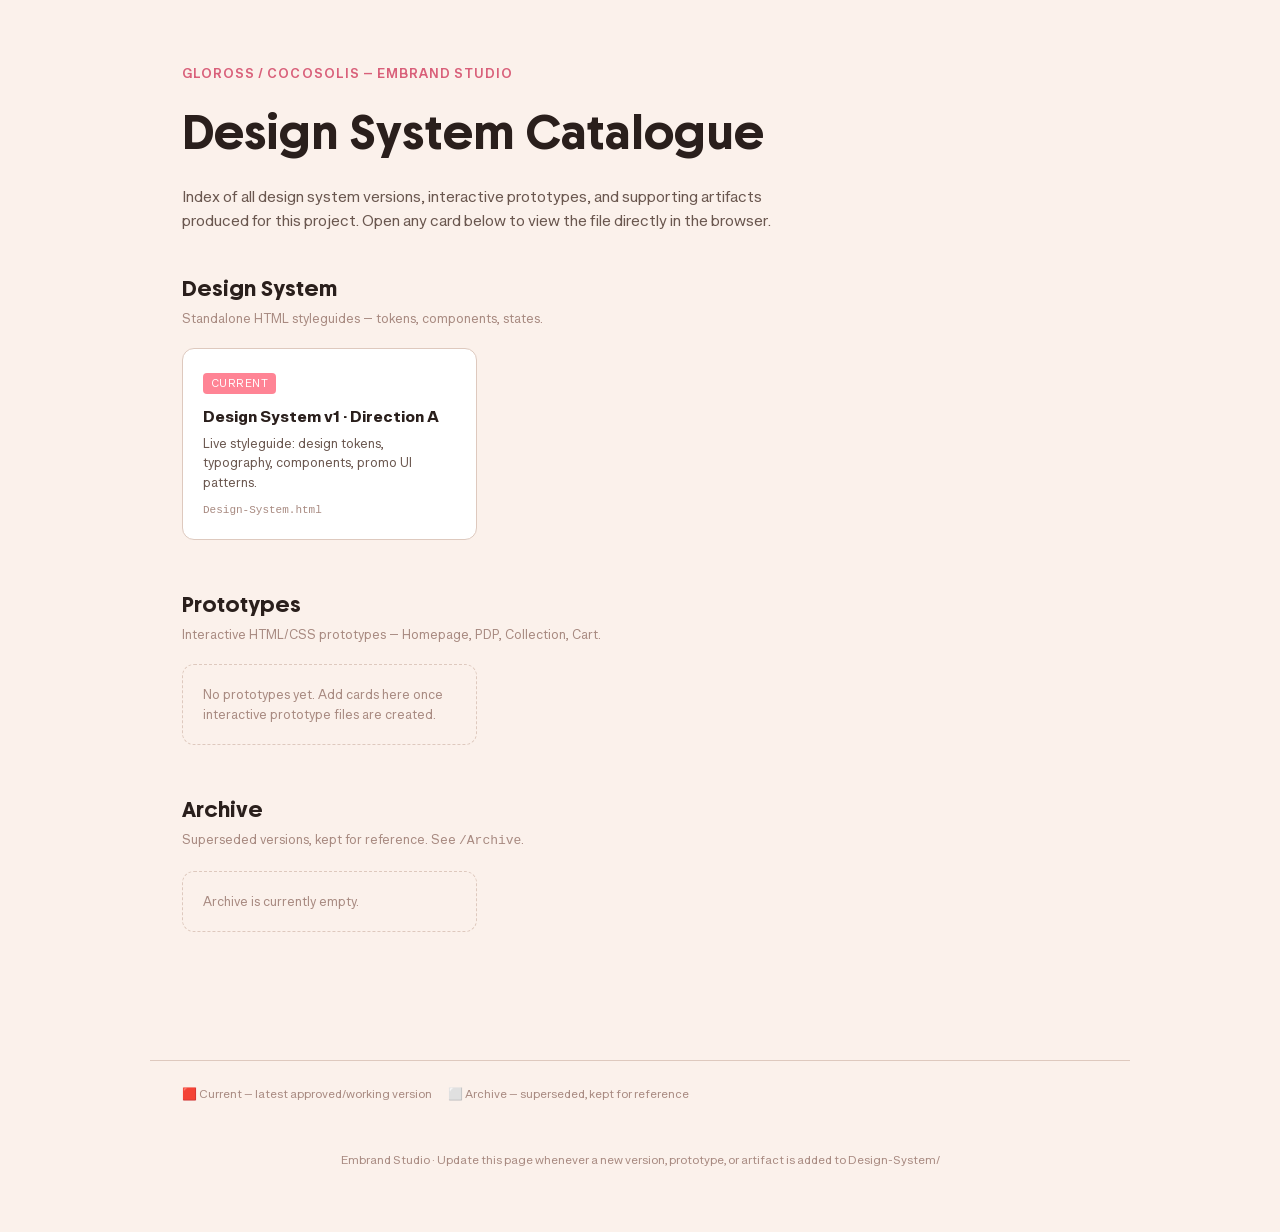
==== index.html @ dd5d55c5 "Add catalogue index for design system assets" ====
<!DOCTYPE html>
<html lang="en">
<head>
<meta charset="UTF-8">
<meta name="viewport" content="width=device-width, initial-scale=1.0">
<title>Cocosolis — Design System Catalogue</title>
<style>
  @font-face {
    font-family: "Chopin";
    src: url("Fonts/ChopinVariable-Trial-Roman.woff2") format("woff2");
    font-weight: 100 900;
    font-style: normal;
  }
  @font-face {
    font-family: "Fabric Grotesk";
    src: url("Fonts/FabricGroteskVariable_Trial-Regular.woff2") format("woff2");
    font-weight: 100 900;
    font-style: normal;
  }

  :root {
    --color-text:        #816C65;
    --color-bg-warm:      #DEBAA7;
    --color-bg-light:     #FBF1EB;
    --color-accent:       #FF8495;
    --color-accent-hover: #D9607A;
    --color-white:        #FFFFFF;
    --color-warm-100:     #F0E4DB;
    --color-warm-200:     #DEC9BE;
    --color-warm-400:     #A88A81;
    --color-warm-600:     #6A574F;
    --color-dark:         #2A1F1C;
  }

  * { box-sizing: border-box; }

  body {
    margin: 0;
    background: var(--color-bg-light);
    color: var(--color-text);
    font-family: "Fabric Grotesk", sans-serif;
    line-height: 1.5;
  }

  header {
    padding: 64px 32px 40px;
    max-width: 980px;
    margin: 0 auto;
  }

  header .eyebrow {
    font-size: 13px;
    letter-spacing: 0.08em;
    text-transform: uppercase;
    color: var(--color-accent-hover);
    margin: 0 0 12px;
    font-weight: 600;
  }

  h1 {
    font-family: "Chopin", serif;
    font-size: clamp(32px, 5vw, 48px);
    color: var(--color-dark);
    margin: 0 0 16px;
  }

  header p {
    max-width: 620px;
    color: var(--color-warm-600);
    margin: 0;
  }

  main {
    max-width: 980px;
    margin: 0 auto;
    padding: 0 32px 80px;
  }

  section {
    margin-bottom: 48px;
  }

  section h2 {
    font-family: "Chopin", serif;
    font-size: 22px;
    color: var(--color-dark);
    margin: 0 0 4px;
  }

  section .section-note {
    font-size: 13px;
    color: var(--color-warm-400);
    margin: 0 0 20px;
  }

  .card-grid {
    display: grid;
    grid-template-columns: repeat(auto-fill, minmax(260px, 1fr));
    gap: 16px;
  }

  .card {
    display: block;
    background: var(--color-white);
    border: 1px solid var(--color-warm-200);
    border-radius: 12px;
    padding: 20px;
    text-decoration: none;
    color: inherit;
    transition: border-color 0.15s ease, transform 0.15s ease;
  }

  .card:hover {
    border-color: var(--color-accent);
    transform: translateY(-2px);
  }

  .card .tag {
    display: inline-block;
    font-size: 11px;
    letter-spacing: 0.04em;
    text-transform: uppercase;
    color: var(--color-white);
    background: var(--color-accent);
    border-radius: 4px;
    padding: 2px 8px;
    margin-bottom: 10px;
  }

  .card .tag.muted {
    background: var(--color-warm-400);
  }

  .card h3 {
    font-size: 16px;
    margin: 0 0 6px;
    color: var(--color-dark);
  }

  .card p {
    font-size: 13px;
    color: var(--color-warm-600);
    margin: 0;
  }

  .card .path {
    display: block;
    font-size: 11px;
    color: var(--color-warm-400);
    margin-top: 10px;
    font-family: monospace;
    word-break: break-all;
  }

  .empty-card {
    background: transparent;
    border: 1px dashed var(--color-warm-200);
    border-radius: 12px;
    padding: 20px;
    color: var(--color-warm-400);
    font-size: 13px;
  }

  .legend {
    display: flex;
    gap: 16px;
    flex-wrap: wrap;
    font-size: 12px;
    color: var(--color-warm-400);
    padding: 24px 32px;
    max-width: 980px;
    margin: 0 auto;
    border-top: 1px solid var(--color-warm-200);
  }

  footer {
    text-align: center;
    font-size: 12px;
    color: var(--color-warm-400);
    padding: 24px 32px 64px;
  }
</style>
</head>
<body>

<header>
  <p class="eyebrow">Gloross / Cocosolis — Embrand Studio</p>
  <h1>Design System Catalogue</h1>
  <p>Index of all design system versions, interactive prototypes, and supporting artifacts produced for this project. Open any card below to view the file directly in the browser.</p>
</header>

<main>

  <section>
    <h2>Design System</h2>
    <p class="section-note">Standalone HTML styleguides — tokens, components, states.</p>
    <div class="card-grid">
      <a class="card" href="Design-System.html">
        <span class="tag">Current</span>
        <h3>Design System v1 · Direction A</h3>
        <p>Live styleguide: design tokens, typography, components, promo UI patterns.</p>
        <span class="path">Design-System.html</span>
      </a>
    </div>
  </section>

  <section>
    <h2>Prototypes</h2>
    <p class="section-note">Interactive HTML/CSS prototypes — Homepage, PDP, Collection, Cart.</p>
    <div class="card-grid">
      <div class="empty-card">No prototypes yet. Add cards here once interactive prototype files are created.</div>
    </div>
  </section>

  <section>
    <h2>Archive</h2>
    <p class="section-note">Superseded versions, kept for reference. See <span style="font-family: monospace;">/Archive</span>.</p>
    <div class="card-grid">
      <div class="empty-card">Archive is currently empty.</div>
    </div>
  </section>

</main>

<div class="legend">
  <span>🟥 Current — latest approved/working version</span>
  <span>⬜ Archive — superseded, kept for reference</span>
</div>

<footer>
  Embrand Studio · Update this page whenever a new version, prototype, or artifact is added to Design-System/
</footer>

</body>
</html>
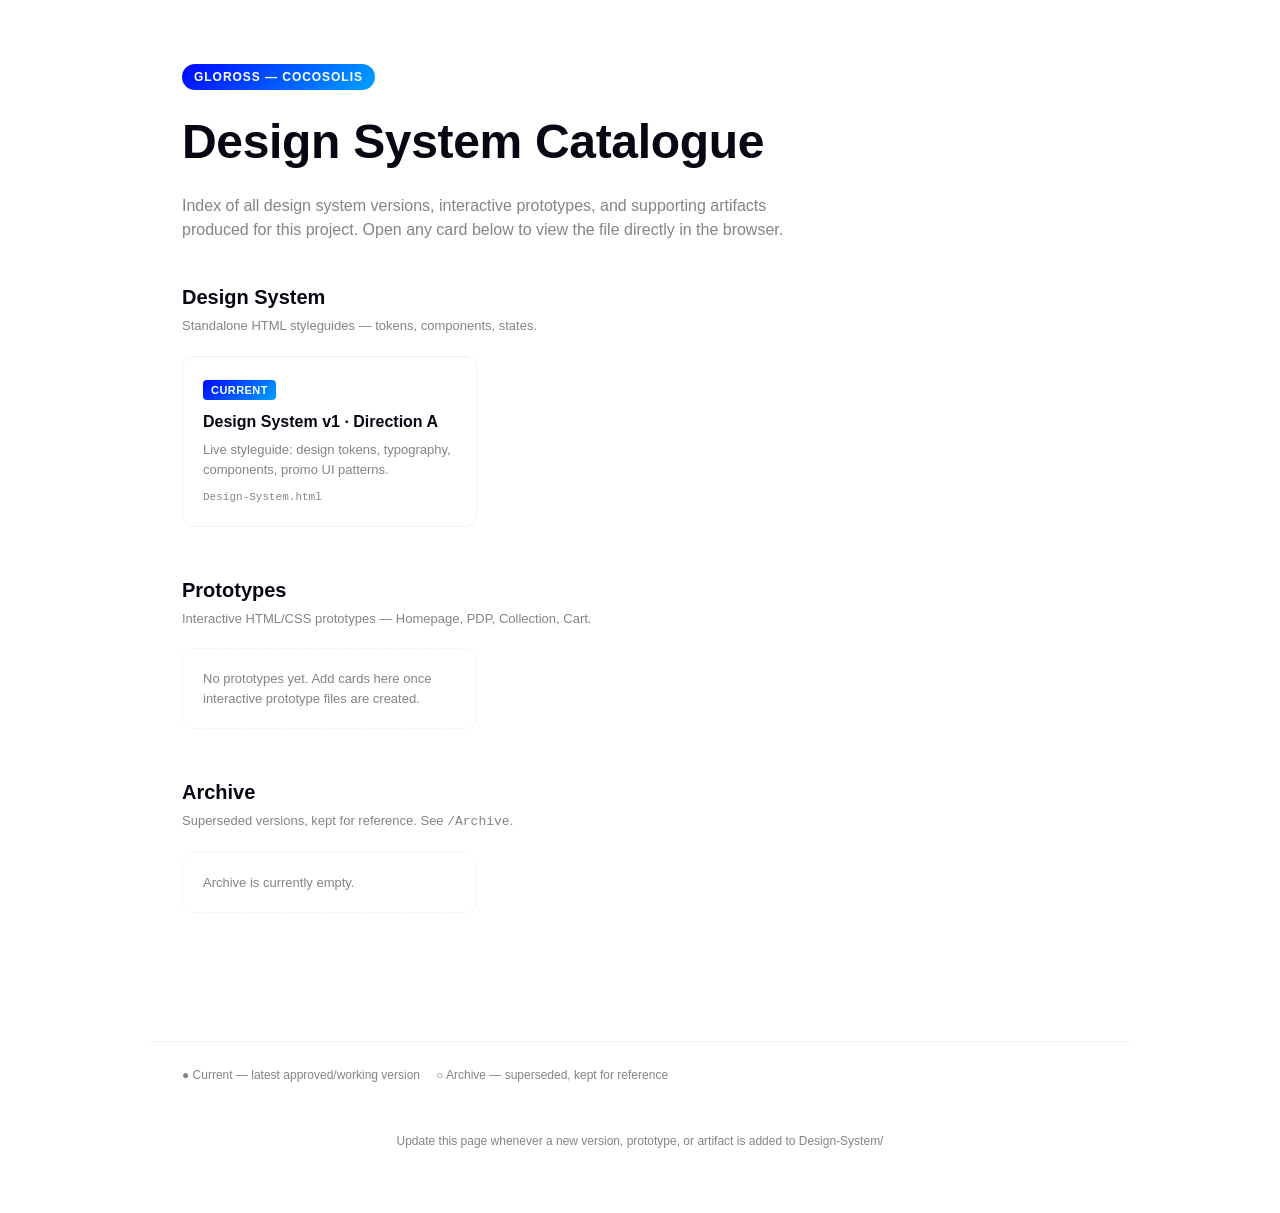
==== commit 94fb7ad4: "Restyle catalogue index on Gloross brand tokens" ====
--- a/index.html
+++ b/index.html
@@ -5,40 +5,24 @@
 <meta name="viewport" content="width=device-width, initial-scale=1.0">
 <title>Cocosolis — Design System Catalogue</title>
 <style>
-  @font-face {
-    font-family: "Chopin";
-    src: url("Fonts/ChopinVariable-Trial-Roman.woff2") format("woff2");
-    font-weight: 100 900;
-    font-style: normal;
-  }
-  @font-face {
-    font-family: "Fabric Grotesk";
-    src: url("Fonts/FabricGroteskVariable_Trial-Regular.woff2") format("woff2");
-    font-weight: 100 900;
-    font-style: normal;
-  }
-
   :root {
-    --color-text:        #816C65;
-    --color-bg-warm:      #DEBAA7;
-    --color-bg-light:     #FBF1EB;
-    --color-accent:       #FF8495;
-    --color-accent-hover: #D9607A;
-    --color-white:        #FFFFFF;
-    --color-warm-100:     #F0E4DB;
-    --color-warm-200:     #DEC9BE;
-    --color-warm-400:     #A88A81;
-    --color-warm-600:     #6A574F;
-    --color-dark:         #2A1F1C;
+    --color-black:      #090613;
+    --color-white:      #ffffff;
+    --color-light-grey: #f2f2f2;
+    --color-grey:       #848389;
+    --color-dark-grey:  #322f3a;
+    --color-electric:   #0007ff;
+    --color-cyan:       #00a3ff;
+    --color-orange:     #ff5800;
   }
 
   * { box-sizing: border-box; }
 
   body {
     margin: 0;
-    background: var(--color-bg-light);
-    color: var(--color-text);
-    font-family: "Fabric Grotesk", sans-serif;
+    background: var(--color-white);
+    color: var(--color-dark-grey);
+    font-family: "Nexa", "Helvetica Neue", Helvetica, Arial, sans-serif;
     line-height: 1.5;
   }
 
@@ -49,24 +33,29 @@
   }
 
   header .eyebrow {
-    font-size: 13px;
+    display: inline-block;
+    font-size: 12px;
     letter-spacing: 0.08em;
     text-transform: uppercase;
-    color: var(--color-accent-hover);
-    margin: 0 0 12px;
-    font-weight: 600;
+    color: var(--color-white);
+    background: linear-gradient(135deg, var(--color-electric) 0%, var(--color-cyan) 100%);
+    border-radius: 999px;
+    padding: 4px 12px;
+    margin: 0 0 16px;
+    font-weight: 700;
   }
 
   h1 {
-    font-family: "Chopin", serif;
     font-size: clamp(32px, 5vw, 48px);
-    color: var(--color-dark);
+    font-weight: 700;
+    letter-spacing: -0.02rem;
+    color: var(--color-black);
     margin: 0 0 16px;
   }
 
   header p {
     max-width: 620px;
-    color: var(--color-warm-600);
+    color: var(--color-grey);
     margin: 0;
   }
 
@@ -81,15 +70,15 @@
   }
 
   section h2 {
-    font-family: "Chopin", serif;
-    font-size: 22px;
-    color: var(--color-dark);
+    font-size: 20px;
+    font-weight: 700;
+    color: var(--color-black);
     margin: 0 0 4px;
   }
 
   section .section-note {
     font-size: 13px;
-    color: var(--color-warm-400);
+    color: var(--color-grey);
     margin: 0 0 20px;
   }
 
@@ -102,7 +91,7 @@
   .card {
     display: block;
     background: var(--color-white);
-    border: 1px solid var(--color-warm-200);
+    border: 1px solid var(--color-light-grey);
     border-radius: 12px;
     padding: 20px;
     text-decoration: none;
@@ -111,53 +100,55 @@
   }
 
   .card:hover {
-    border-color: var(--color-accent);
+    border-color: var(--color-electric);
     transform: translateY(-2px);
   }
 
   .card .tag {
     display: inline-block;
     font-size: 11px;
+    font-weight: 700;
     letter-spacing: 0.04em;
     text-transform: uppercase;
     color: var(--color-white);
-    background: var(--color-accent);
+    background: linear-gradient(135deg, var(--color-electric) 0%, var(--color-cyan) 100%);
     border-radius: 4px;
     padding: 2px 8px;
     margin-bottom: 10px;
   }
 
   .card .tag.muted {
-    background: var(--color-warm-400);
+    background: var(--color-grey);
   }
 
   .card h3 {
     font-size: 16px;
+    font-weight: 700;
     margin: 0 0 6px;
-    color: var(--color-dark);
+    color: var(--color-black);
   }
 
   .card p {
     font-size: 13px;
-    color: var(--color-warm-600);
+    color: var(--color-grey);
     margin: 0;
   }
 
   .card .path {
     display: block;
     font-size: 11px;
-    color: var(--color-warm-400);
+    color: var(--color-grey);
     margin-top: 10px;
-    font-family: monospace;
+    font-family: "Formular Mono", monospace;
     word-break: break-all;
   }
 
   .empty-card {
     background: transparent;
-    border: 1px dashed var(--color-warm-200);
+    border: 1px dashed var(--color-light-grey);
     border-radius: 12px;
     padding: 20px;
-    color: var(--color-warm-400);
+    color: var(--color-grey);
     font-size: 13px;
   }
 
@@ -166,17 +157,17 @@
     gap: 16px;
     flex-wrap: wrap;
     font-size: 12px;
-    color: var(--color-warm-400);
+    color: var(--color-grey);
     padding: 24px 32px;
     max-width: 980px;
     margin: 0 auto;
-    border-top: 1px solid var(--color-warm-200);
+    border-top: 1px solid var(--color-light-grey);
   }
 
   footer {
     text-align: center;
     font-size: 12px;
-    color: var(--color-warm-400);
+    color: var(--color-grey);
     padding: 24px 32px 64px;
   }
 </style>
@@ -184,7 +175,7 @@
 <body>
 
 <header>
-  <p class="eyebrow">Gloross / Cocosolis — Embrand Studio</p>
+  <span class="eyebrow">Gloross — Cocosolis</span>
   <h1>Design System Catalogue</h1>
   <p>Index of all design system versions, interactive prototypes, and supporting artifacts produced for this project. Open any card below to view the file directly in the browser.</p>
 </header>
@@ -214,7 +205,7 @@
 
   <section>
     <h2>Archive</h2>
-    <p class="section-note">Superseded versions, kept for reference. See <span style="font-family: monospace;">/Archive</span>.</p>
+    <p class="section-note">Superseded versions, kept for reference. See <span style="font-family: 'Formular Mono', monospace;">/Archive</span>.</p>
     <div class="card-grid">
       <div class="empty-card">Archive is currently empty.</div>
     </div>
@@ -223,12 +214,12 @@
 </main>
 
 <div class="legend">
-  <span>🟥 Current — latest approved/working version</span>
-  <span>⬜ Archive — superseded, kept for reference</span>
+  <span>● Current — latest approved/working version</span>
+  <span>○ Archive — superseded, kept for reference</span>
 </div>
 
 <footer>
-  Embrand Studio · Update this page whenever a new version, prototype, or artifact is added to Design-System/
+  Update this page whenever a new version, prototype, or artifact is added to Design-System/
 </footer>
 
 </body>
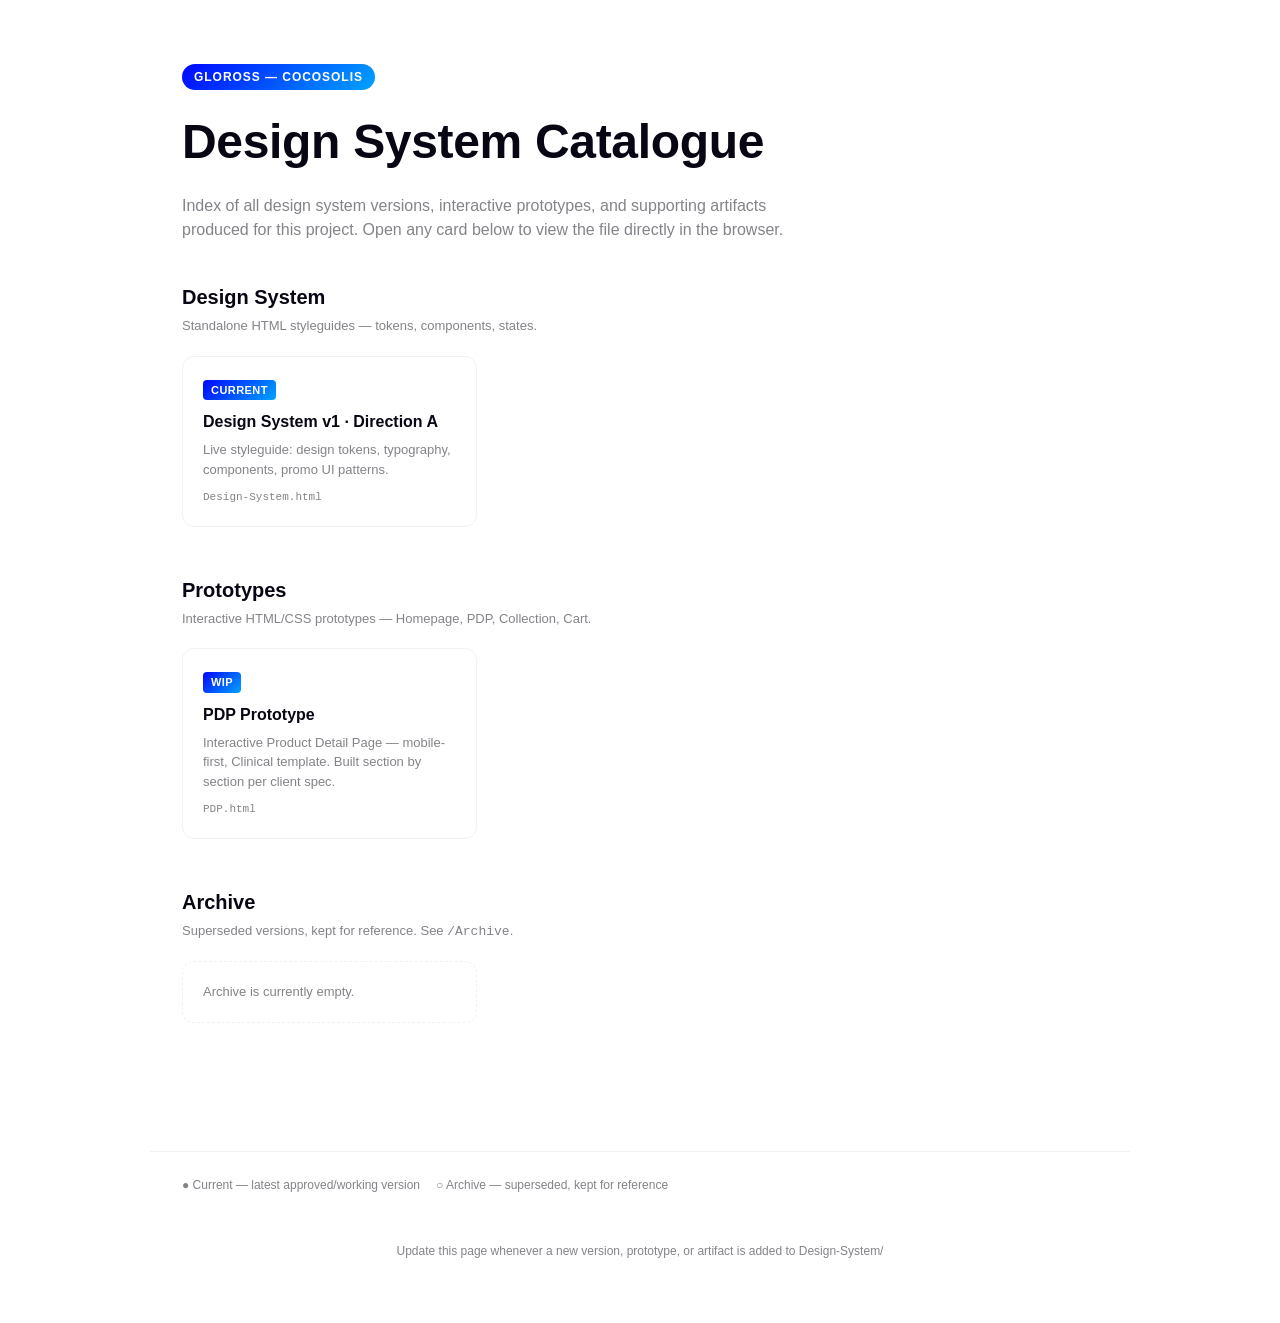
==== commit 5a3043c1: "add: PDP interactive prototype and updated design system files - Add PDP.html — full interactive pro" ====
--- a/index.html
+++ b/index.html
@@ -199,7 +199,12 @@
     <h2>Prototypes</h2>
     <p class="section-note">Interactive HTML/CSS prototypes — Homepage, PDP, Collection, Cart.</p>
     <div class="card-grid">
-      <div class="empty-card">No prototypes yet. Add cards here once interactive prototype files are created.</div>
+      <a class="card" href="PDP.html">
+        <span class="tag">WIP</span>
+        <h3>PDP Prototype</h3>
+        <p>Interactive Product Detail Page — mobile-first, Clinical template. Built section by section per client spec.</p>
+        <span class="path">PDP.html</span>
+      </a>
     </div>
   </section>
 
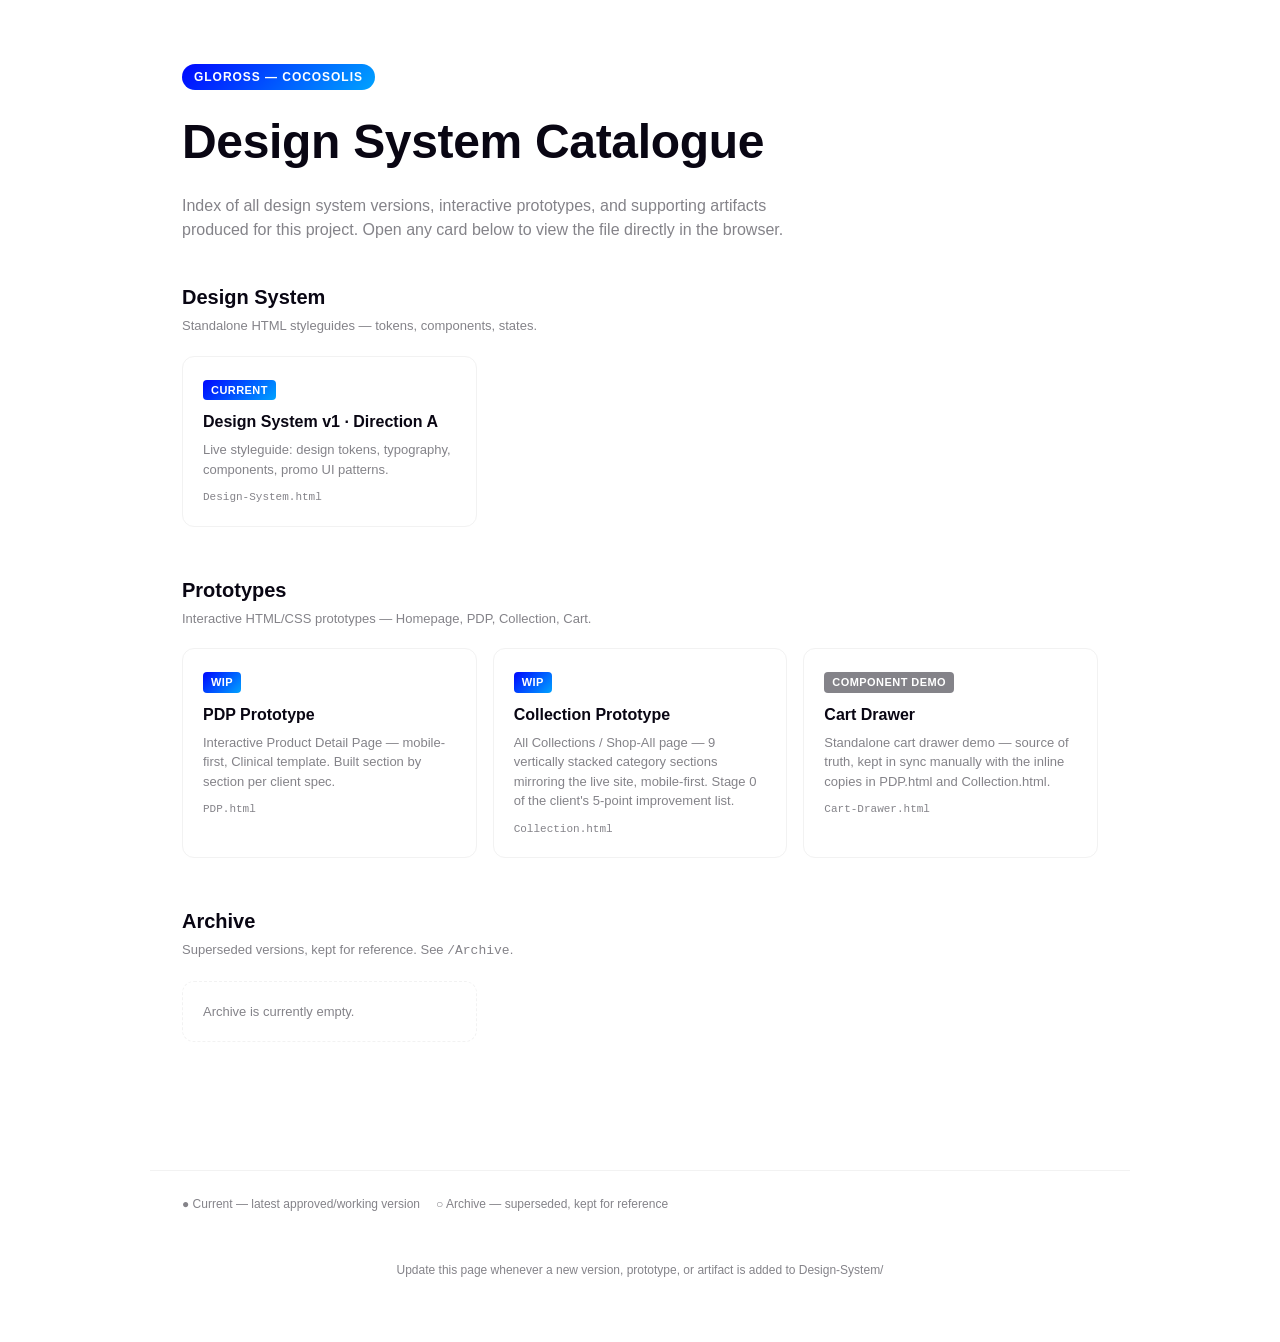
==== commit ea5dec89: "feat: add Collection (All Products / PLP) page prototype - New Collection.html: 9 vertically stacked" ====
--- a/index.html
+++ b/index.html
@@ -205,6 +205,18 @@
         <p>Interactive Product Detail Page — mobile-first, Clinical template. Built section by section per client spec.</p>
         <span class="path">PDP.html</span>
       </a>
+      <a class="card" href="Collection.html">
+        <span class="tag">WIP</span>
+        <h3>Collection Prototype</h3>
+        <p>All Collections / Shop-All page — 9 vertically stacked category sections mirroring the live site, mobile-first. Stage 0 of the client's 5-point improvement list.</p>
+        <span class="path">Collection.html</span>
+      </a>
+      <a class="card" href="Cart-Drawer.html">
+        <span class="tag muted">Component demo</span>
+        <h3>Cart Drawer</h3>
+        <p>Standalone cart drawer demo — source of truth, kept in sync manually with the inline copies in PDP.html and Collection.html.</p>
+        <span class="path">Cart-Drawer.html</span>
+      </a>
     </div>
   </section>
 
